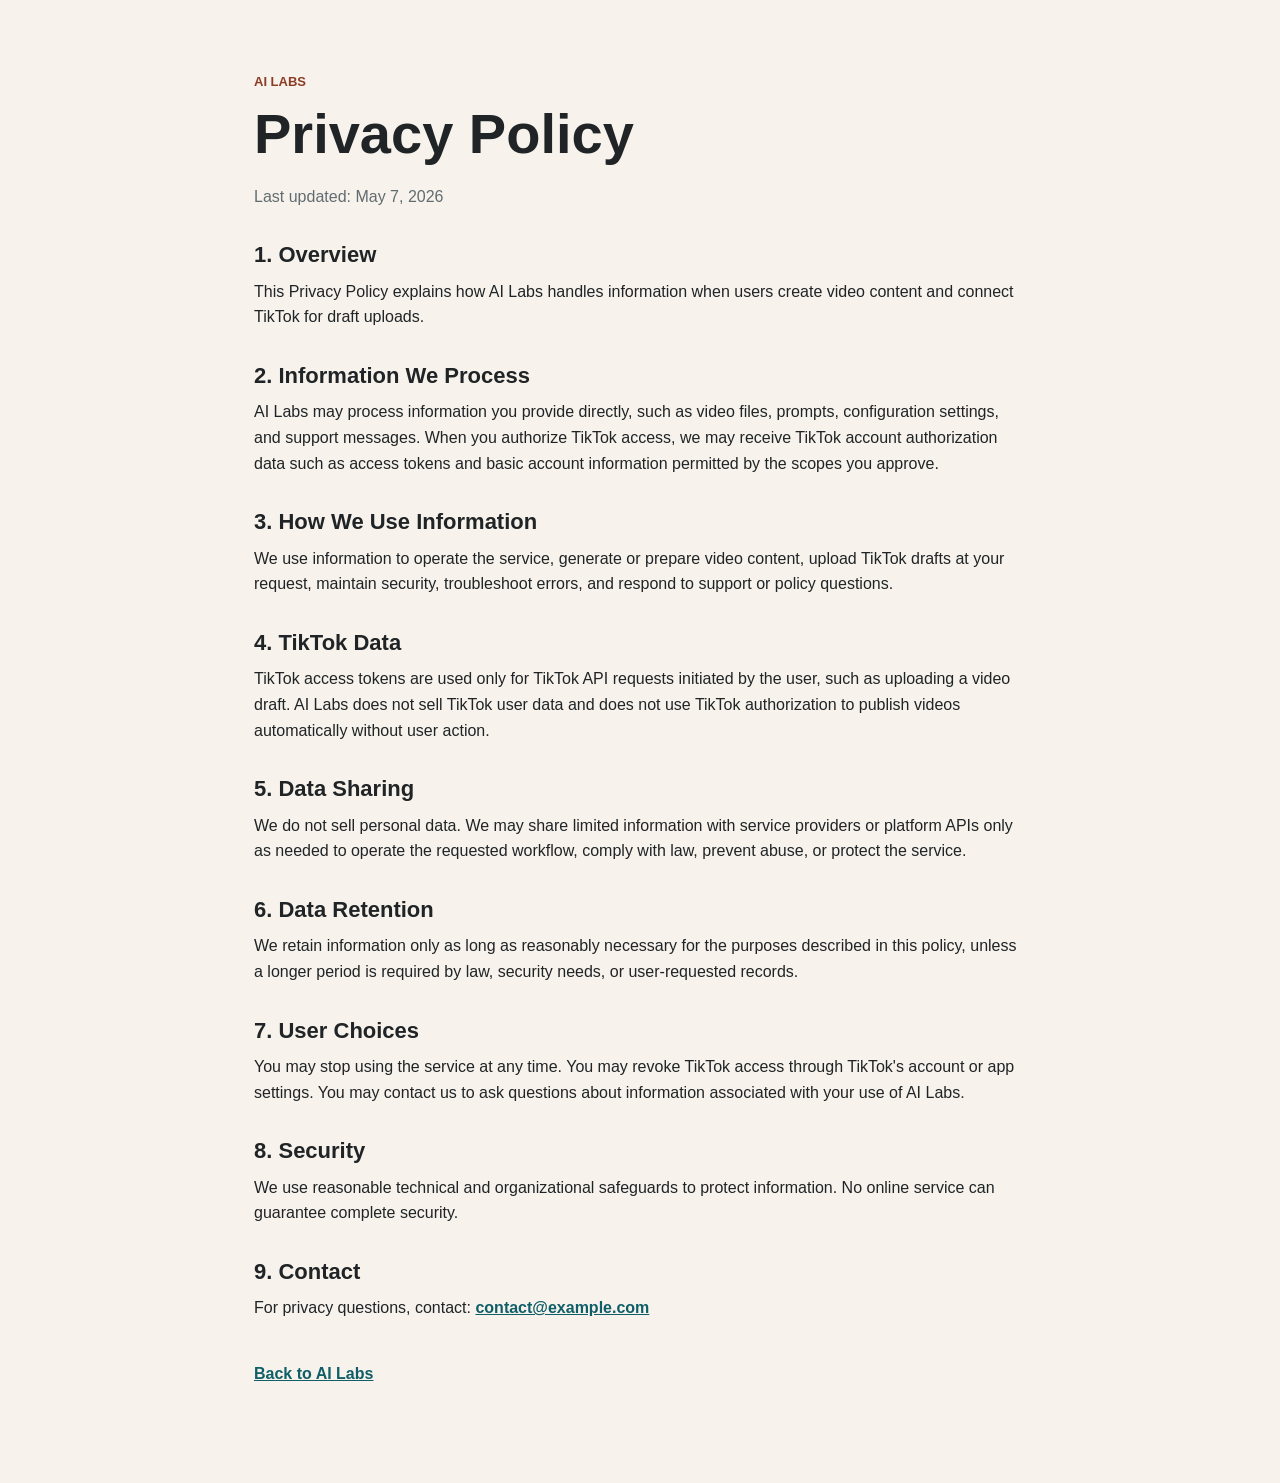
==== privacy.html @ 21a119fa "Add files via upload" ====
<!doctype html>
<html lang="en">
  <head>
    <meta charset="utf-8">
    <meta name="viewport" content="width=device-width, initial-scale=1">
    <title>Privacy Policy | AI Labs</title>
    <meta name="description" content="AI Labs Privacy Policy">
    <link rel="stylesheet" href="styles.css">
  </head>
  <body>
    <main class="page">
      <section class="content document">
        <p class="eyebrow">AI Labs</p>
        <h1>Privacy Policy</h1>
        <p class="updated">Last updated: May 7, 2026</p>

        <h2>1. Overview</h2>
        <p>
          This Privacy Policy explains how AI Labs handles information when users create video content and connect TikTok for draft uploads.
        </p>

        <h2>2. Information We Process</h2>
        <p>
          AI Labs may process information you provide directly, such as video files, prompts, configuration settings, and support messages. When you authorize TikTok access, we may receive TikTok account authorization data such as access tokens and basic account information permitted by the scopes you approve.
        </p>

        <h2>3. How We Use Information</h2>
        <p>
          We use information to operate the service, generate or prepare video content, upload TikTok drafts at your request, maintain security, troubleshoot errors, and respond to support or policy questions.
        </p>

        <h2>4. TikTok Data</h2>
        <p>
          TikTok access tokens are used only for TikTok API requests initiated by the user, such as uploading a video draft. AI Labs does not sell TikTok user data and does not use TikTok authorization to publish videos automatically without user action.
        </p>

        <h2>5. Data Sharing</h2>
        <p>
          We do not sell personal data. We may share limited information with service providers or platform APIs only as needed to operate the requested workflow, comply with law, prevent abuse, or protect the service.
        </p>

        <h2>6. Data Retention</h2>
        <p>
          We retain information only as long as reasonably necessary for the purposes described in this policy, unless a longer period is required by law, security needs, or user-requested records.
        </p>

        <h2>7. User Choices</h2>
        <p>
          You may stop using the service at any time. You may revoke TikTok access through TikTok's account or app settings. You may contact us to ask questions about information associated with your use of AI Labs.
        </p>

        <h2>8. Security</h2>
        <p>
          We use reasonable technical and organizational safeguards to protect information. No online service can guarantee complete security.
        </p>

        <h2>9. Contact</h2>
        <p>
          For privacy questions, contact: <a href="mailto:contact@example.com">contact@example.com</a>
        </p>

        <p class="nav"><a href="index.html">Back to AI Labs</a></p>
      </section>
    </main>
  </body>
</html>
---- styles.css ----
* {
  box-sizing: border-box;
}

body {
  margin: 0;
  background: #f7f3ec;
  color: #202426;
  font-family: Arial, Helvetica, sans-serif;
  line-height: 1.6;
}

a {
  color: #0f5e68;
  font-weight: 700;
}

.page {
  min-height: 100vh;
}

.hero {
  max-width: 980px;
  padding: 88px 24px 48px;
  margin: 0 auto;
}

.eyebrow {
  margin: 0 0 12px;
  color: #8a3c24;
  font-size: 13px;
  font-weight: 700;
  letter-spacing: 0;
  text-transform: uppercase;
}

h1 {
  margin: 0 0 20px;
  font-size: 56px;
  line-height: 1.05;
}

h2 {
  margin: 32px 0 10px;
  font-size: 22px;
  line-height: 1.25;
}

p {
  margin: 0 0 16px;
}

.lead {
  max-width: 720px;
  color: #3b4245;
  font-size: 22px;
  line-height: 1.45;
}

.actions {
  display: flex;
  flex-wrap: wrap;
  gap: 14px;
  margin-top: 32px;
}

.actions a {
  display: inline-flex;
  align-items: center;
  min-height: 44px;
  padding: 10px 16px;
  border: 1px solid #bcc7c2;
  border-radius: 6px;
  background: #ffffff;
  color: #202426;
  text-decoration: none;
}

.content {
  max-width: 820px;
  padding: 40px 24px 80px;
  margin: 0 auto;
}

.document {
  padding-top: 72px;
}

.updated {
  color: #626c70;
}

.nav {
  margin-top: 40px;
}

@media (max-width: 640px) {
  .hero {
    padding-top: 56px;
  }

  h1 {
    font-size: 42px;
  }

  .lead {
    font-size: 19px;
  }
}
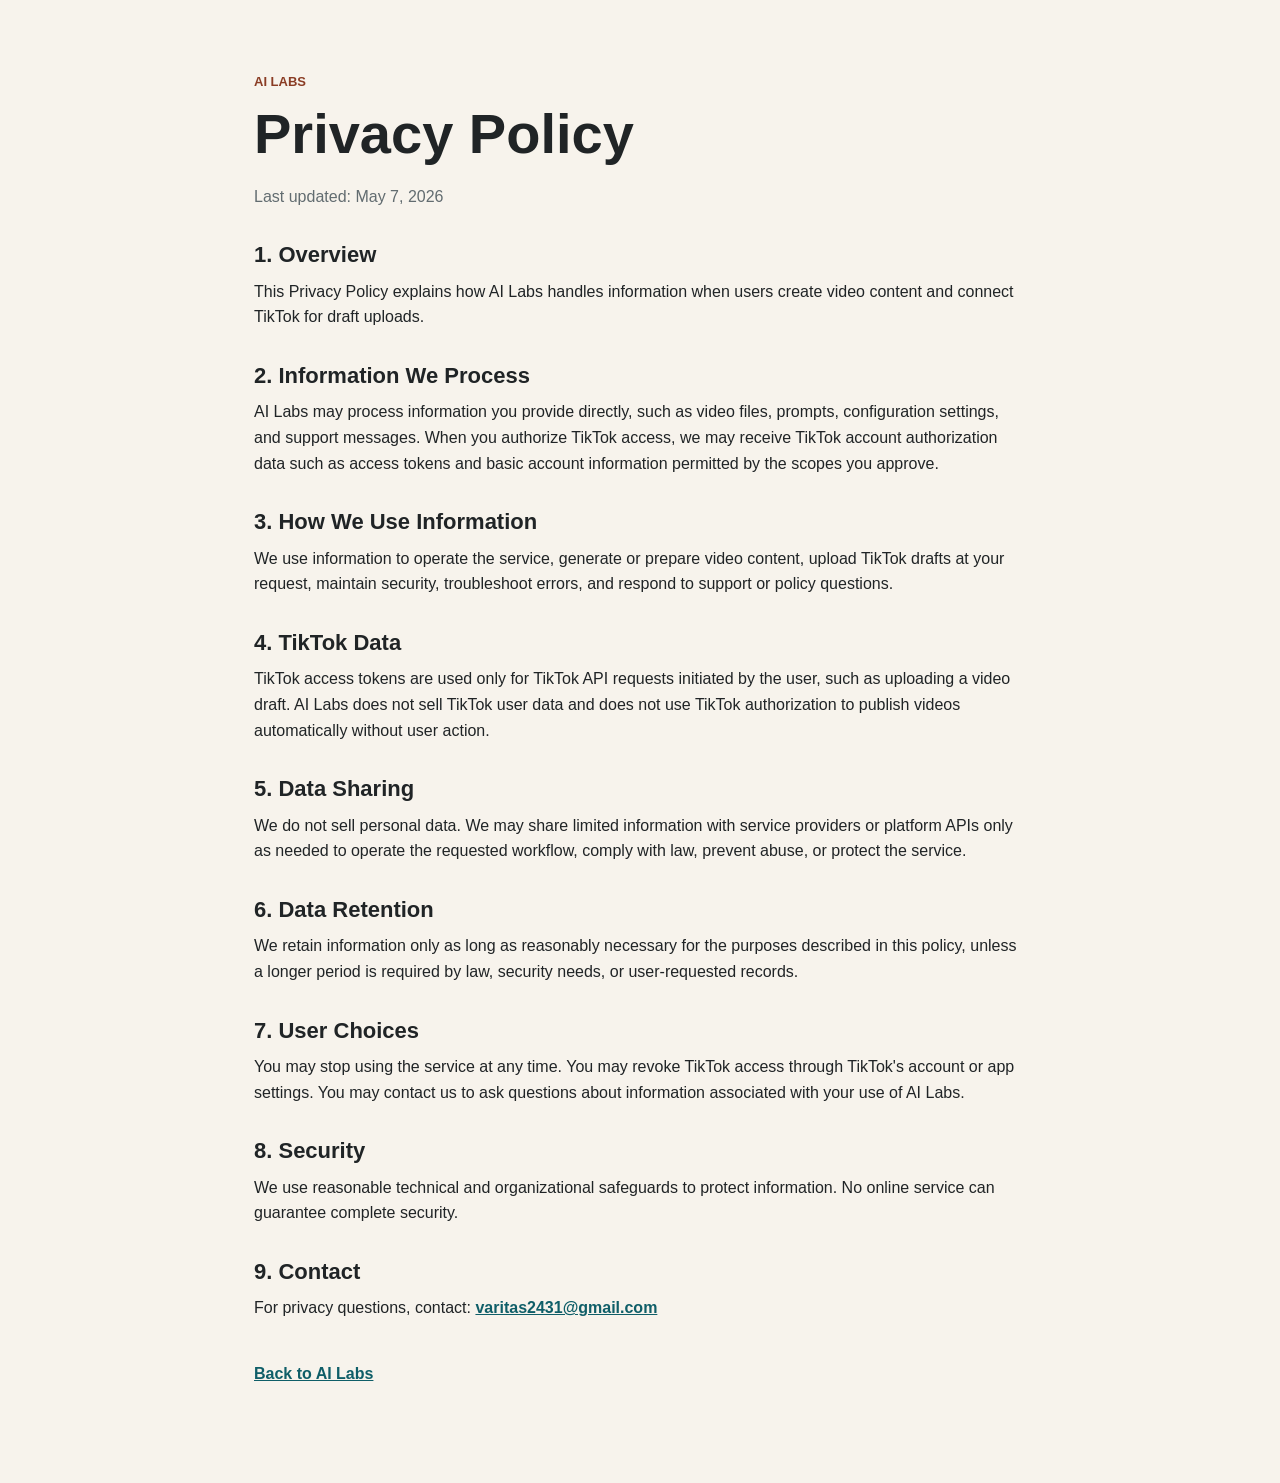
==== commit 63c8eef4: "Update privacy.html" ====
--- a/privacy.html
+++ b/privacy.html
@@ -56,7 +56,7 @@
 
         <h2>9. Contact</h2>
         <p>
-          For privacy questions, contact: <a href="mailto:contact@example.com">contact@example.com</a>
+          For privacy questions, contact: <a href="mailto:varitas2431@gmail.com">varitas2431@gmail.com</a>
         </p>
 
         <p class="nav"><a href="index.html">Back to AI Labs</a></p>
